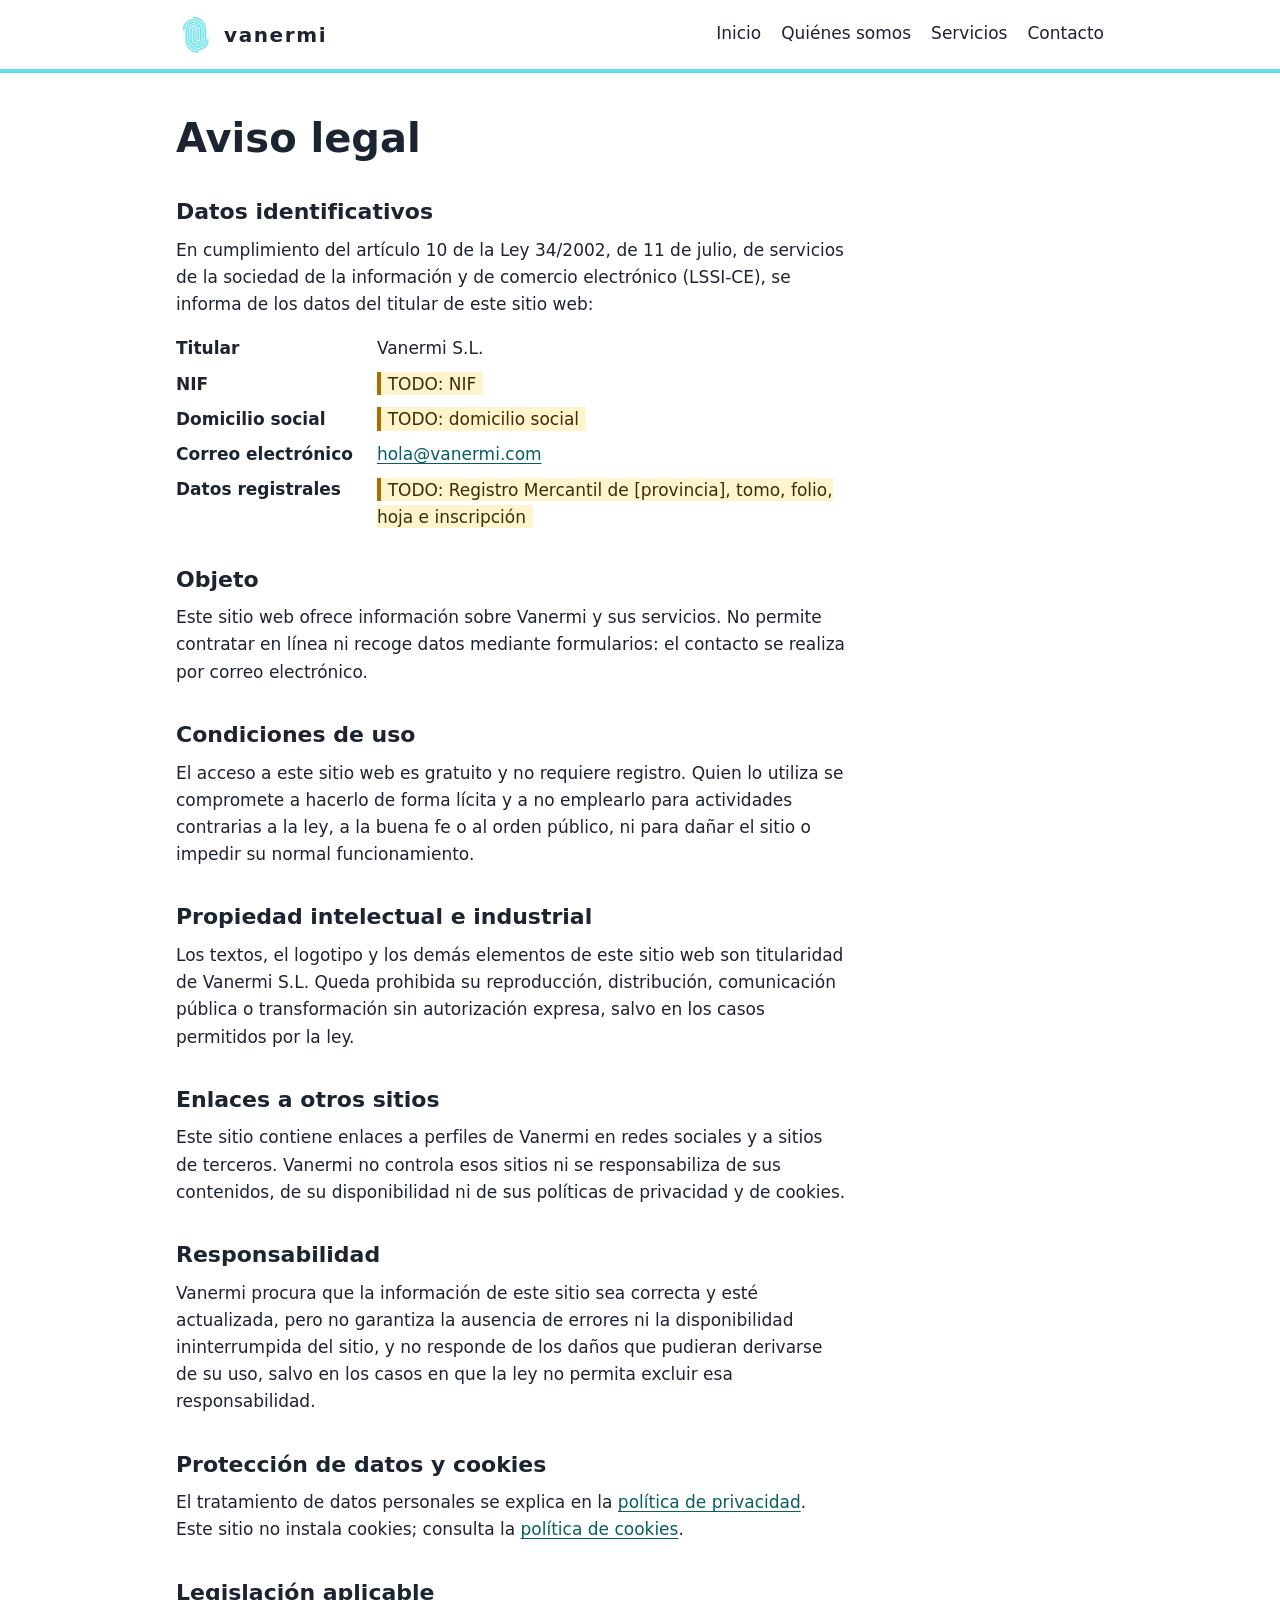
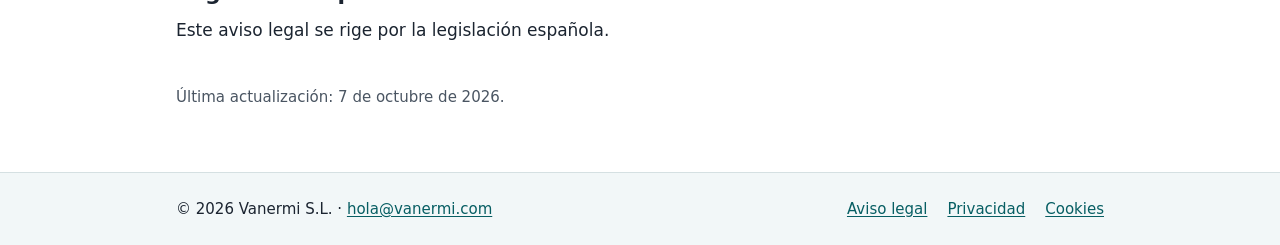
==== docs/aviso-legal.html @ fe08be85 "S0116: add the static site in docs/ Hand-written HTML, no generator and no dependencies. Seven pages" ====
<!doctype html>
<html lang="es">
<head>
  <meta charset="utf-8">
  <meta http-equiv="Content-Security-Policy" content="default-src 'none'; img-src 'self'; style-src 'self'; base-uri 'none'; form-action 'none'; upgrade-insecure-requests">
  <meta name="referrer" content="no-referrer">
  <meta name="viewport" content="width=device-width, initial-scale=1">
  <title>Aviso legal · Vanermi</title>
  <meta name="description" content="Aviso legal del sitio web de Vanermi S.L.: datos identificativos del titular y condiciones de uso.">
  <link rel="stylesheet" href="css/site.css">
  <link rel="icon" href="img/favicon-32.webp" sizes="32x32" type="image/webp">
  <link rel="icon" href="img/favicon-192.webp" sizes="192x192" type="image/webp">
  <link rel="apple-touch-icon" href="img/vanermi-mark-180.webp">
</head>
<body>
  <a class="skip" href="#contenido">Saltar al contenido</a>
  <header class="site-header">
    <div class="wrap">
      <a class="brand" href="index.html"><img src="img/vanermi-mark-180.webp" alt="" width="180" height="180">Vanermi</a>
      <nav aria-label="Principal">
        <ul>
          <li><a href="index.html">Inicio</a></li>
          <li><a href="quienes-somos.html">Quiénes somos</a></li>
          <li><a href="servicios.html">Servicios</a></li>
          <li><a href="contacto.html">Contacto</a></li>
        </ul>
      </nav>
    </div>
  </header>
  <main id="contenido" class="page">
    <div class="wrap">
      <div class="prose">
        <h1>Aviso legal</h1>
        <h2>Datos identificativos</h2>
        <p>En cumplimiento del artículo 10 de la Ley 34/2002, de 11 de julio, de servicios de la sociedad de la información y de comercio electrónico (LSSI-CE), se informa de los datos del titular de este sitio web:</p>
        <dl class="data">
          <dt>Titular</dt>
          <dd>Vanermi S.L.</dd>
          <dt>NIF</dt>
          <dd><span class="todo">TODO: NIF</span></dd>
          <dt>Domicilio social</dt>
          <dd><span class="todo">TODO: domicilio social</span></dd>
          <dt>Correo electrónico</dt>
          <dd><a href="mailto:hola@vanermi.com">hola@vanermi.com</a></dd>
          <dt>Datos registrales</dt>
          <dd><span class="todo">TODO: Registro Mercantil de [provincia], tomo, folio, hoja e inscripción</span></dd>
        </dl>
        <h2>Objeto</h2>
        <p>Este sitio web ofrece información sobre Vanermi y sus servicios. No permite contratar en línea ni recoge datos mediante formularios: el contacto se realiza por correo electrónico.</p>
        <h2>Condiciones de uso</h2>
        <p>El acceso a este sitio web es gratuito y no requiere registro. Quien lo utiliza se compromete a hacerlo de forma lícita y a no emplearlo para actividades contrarias a la ley, a la buena fe o al orden público, ni para dañar el sitio o impedir su normal funcionamiento.</p>
        <h2>Propiedad intelectual e industrial</h2>
        <p>Los textos, el logotipo y los demás elementos de este sitio web son titularidad de Vanermi S.L. Queda prohibida su reproducción, distribución, comunicación pública o transformación sin autorización expresa, salvo en los casos permitidos por la ley.</p>
        <h2>Enlaces a otros sitios</h2>
        <p>Este sitio contiene enlaces a perfiles de Vanermi en redes sociales y a sitios de terceros. Vanermi no controla esos sitios ni se responsabiliza de sus contenidos, de su disponibilidad ni de sus políticas de privacidad y de cookies.</p>
        <h2>Responsabilidad</h2>
        <p>Vanermi procura que la información de este sitio sea correcta y esté actualizada, pero no garantiza la ausencia de errores ni la disponibilidad ininterrumpida del sitio, y no responde de los daños que pudieran derivarse de su uso, salvo en los casos en que la ley no permita excluir esa responsabilidad.</p>
        <h2>Protección de datos y cookies</h2>
        <p>El tratamiento de datos personales se explica en la <a href="privacidad.html">política de privacidad</a>. Este sitio no instala cookies; consulta la <a href="cookies.html">política de cookies</a>.</p>
        <h2>Legislación aplicable</h2>
        <p>Este aviso legal se rige por la legislación española.</p>
        <p class="updated">Última actualización: 7 de octubre de 2026.</p>
      </div>
    </div>
  </main>
  <footer class="site-footer">
    <div class="wrap">
      <p>© 2026 Vanermi S.L. · <a href="mailto:hola@vanermi.com">hola@vanermi.com</a></p>
      <nav aria-label="Legal">
        <ul>
          <li><a href="aviso-legal.html">Aviso legal</a></li>
          <li><a href="privacidad.html">Privacidad</a></li>
          <li><a href="cookies.html">Cookies</a></li>
        </ul>
      </nav>
    </div>
  </footer>
</body>
</html>
---- docs/css/site.css ----
/* Vanermi: one stylesheet for every page. No external fonts: system font stack. */

:root {
  --text: #1b2430;
  --muted: #4a5562;
  --bg: #ffffff;
  --bg-soft: #f2f7f8;
  --link: #075e63;
  --link-hover: #04393c;
  --brand: #5ce1e6;   /* logo turquoise: decorative only, too light for text on white */
  --line: #d5e0e2;
  --todo-bg: #fff4ce;
  --todo-line: #a86f00;
  --todo-text: #3d2e00;
  --focus: #0b57d0;
  --wrap: 60rem;
}

*,
*::before,
*::after {
  box-sizing: border-box;
}

html {
  -webkit-text-size-adjust: 100%;
  text-size-adjust: 100%;
}

body {
  margin: 0;
  background: var(--bg);
  color: var(--text);
  font-family: system-ui, -apple-system, "Segoe UI", Roboto, "Helvetica Neue", Arial, sans-serif;
  font-size: 1.0625rem;
  line-height: 1.6;
  display: flex;
  flex-direction: column;
  min-height: 100vh;
}

main {
  flex: 1;
}

img {
  max-width: 100%;
  height: auto;
}

a {
  color: var(--link);
  text-underline-offset: 0.15em;
}

a:hover {
  color: var(--link-hover);
}

a:focus-visible {
  outline: 3px solid var(--focus);
  outline-offset: 2px;
  border-radius: 2px;
}

h1,
h2,
h3 {
  line-height: 1.25;
  margin: 1.6em 0 0.5em;
}

h1 {
  font-size: clamp(1.75rem, 1.3rem + 2vw, 2.5rem);
  margin-top: 0;
}

h2 {
  font-size: 1.375rem;
}

h3 {
  font-size: 1.125rem;
}

p,
ul,
dl {
  margin: 0 0 1em;
}

.wrap {
  max-width: var(--wrap);
  margin: 0 auto;
  padding: 0 1rem;
}

/* Skip link: hidden until focused with the keyboard. */
.skip {
  position: absolute;
  left: 1rem;
  top: -10rem;
  z-index: 10;
  padding: 0.5rem 1rem;
  background: var(--bg);
  border: 2px solid var(--focus);
}

.skip:focus {
  top: 1rem;
}

/* Header */
.site-header {
  border-bottom: 4px solid var(--brand);
}

.site-header .wrap {
  display: flex;
  flex-wrap: wrap;
  align-items: center;
  justify-content: space-between;
  gap: 0.5rem 1.5rem;
  padding-top: 0.75rem;
  padding-bottom: 0.75rem;
}

.brand {
  display: inline-flex;
  align-items: center;
  gap: 0.5rem;
  color: var(--text);
  font-size: 1.25rem;
  font-weight: 600;
  letter-spacing: 0.08em;
  text-decoration: none;
  text-transform: lowercase;
}

.brand img {
  width: 2.5rem;
  height: 2.5rem;
}

.site-header ul,
.site-footer ul {
  list-style: none;
  margin: 0;
  padding: 0;
  display: flex;
  flex-wrap: wrap;
  gap: 0.25rem 1.25rem;
}

.site-header nav a {
  display: inline-block;
  padding: 0.5rem 0;
  color: var(--text);
  text-decoration: none;
  border-bottom: 2px solid transparent;
}

.site-header nav a:hover {
  border-bottom-color: var(--link);
}

.site-header nav a[aria-current="page"] {
  border-bottom-color: var(--link);
  font-weight: 600;
}

/* Content */
.page {
  padding-top: 2.5rem;
  padding-bottom: 3rem;
}

.prose {
  max-width: 42rem;
}

.lead {
  font-size: 1.1875rem;
  color: var(--muted);
}

.hero {
  text-align: center;
  padding: 2.5rem 0 1rem;
}

.hero img {
  width: 14rem;
}

.hero h1 {
  margin-top: 1.5rem;
}

.tagline {
  font-size: 1.125rem;
  font-weight: 600;
  letter-spacing: 0.04em;
  color: var(--muted);
}

.cards {
  list-style: none;
  padding: 0;
  margin: 2rem 0;
  display: grid;
  grid-template-columns: repeat(auto-fit, minmax(15rem, 1fr));
  gap: 1rem;
}

.cards li {
  background: var(--bg-soft);
  border-top: 4px solid var(--brand);
  padding: 1.25rem;
}

.cards h2 {
  margin-top: 0;
  font-size: 1.25rem;
}

.cards p {
  margin: 0;
}

.callout {
  background: var(--bg-soft);
  padding: 1.25rem;
  margin: 2rem 0 0;
}

.callout p:last-child {
  margin-bottom: 0;
}

.email {
  font-size: 1.25rem;
  font-weight: 600;
  overflow-wrap: anywhere;
}

dl.data {
  display: grid;
  grid-template-columns: minmax(8rem, max-content) 1fr;
  gap: 0.5rem 1.5rem;
}

dl.data dt {
  font-weight: 600;
}

dl.data dd {
  margin: 0;
}

@media (max-width: 30rem) {
  dl.data {
    grid-template-columns: 1fr;
    gap: 0;
  }

  dl.data dd {
    margin-bottom: 0.75rem;
  }
}

/* Pending content: deliberately visible until it is filled in. */
.todo {
  background: var(--todo-bg);
  color: var(--todo-text);
  border-left: 4px solid var(--todo-line);
  padding: 0.1em 0.4em;
}

p.todo,
div.todo {
  padding: 0.75rem 1rem;
}

.updated {
  margin-top: 2.5rem;
  color: var(--muted);
  font-size: 0.9375rem;
}

/* Footer */
.site-footer {
  background: var(--bg-soft);
  border-top: 1px solid var(--line);
  font-size: 0.9375rem;
}

.site-footer .wrap {
  display: flex;
  flex-wrap: wrap;
  justify-content: space-between;
  gap: 0.5rem 1.5rem;
  padding-top: 1.25rem;
  padding-bottom: 1.25rem;
}

.site-footer p {
  margin: 0;
}

.site-footer a {
  display: inline-block;
  padding: 0.25rem 0;
}

@media (prefers-reduced-motion: no-preference) {
  html {
    scroll-behavior: smooth;
  }
}

@media print {
  .site-header nav,
  .skip {
    display: none;
  }
}
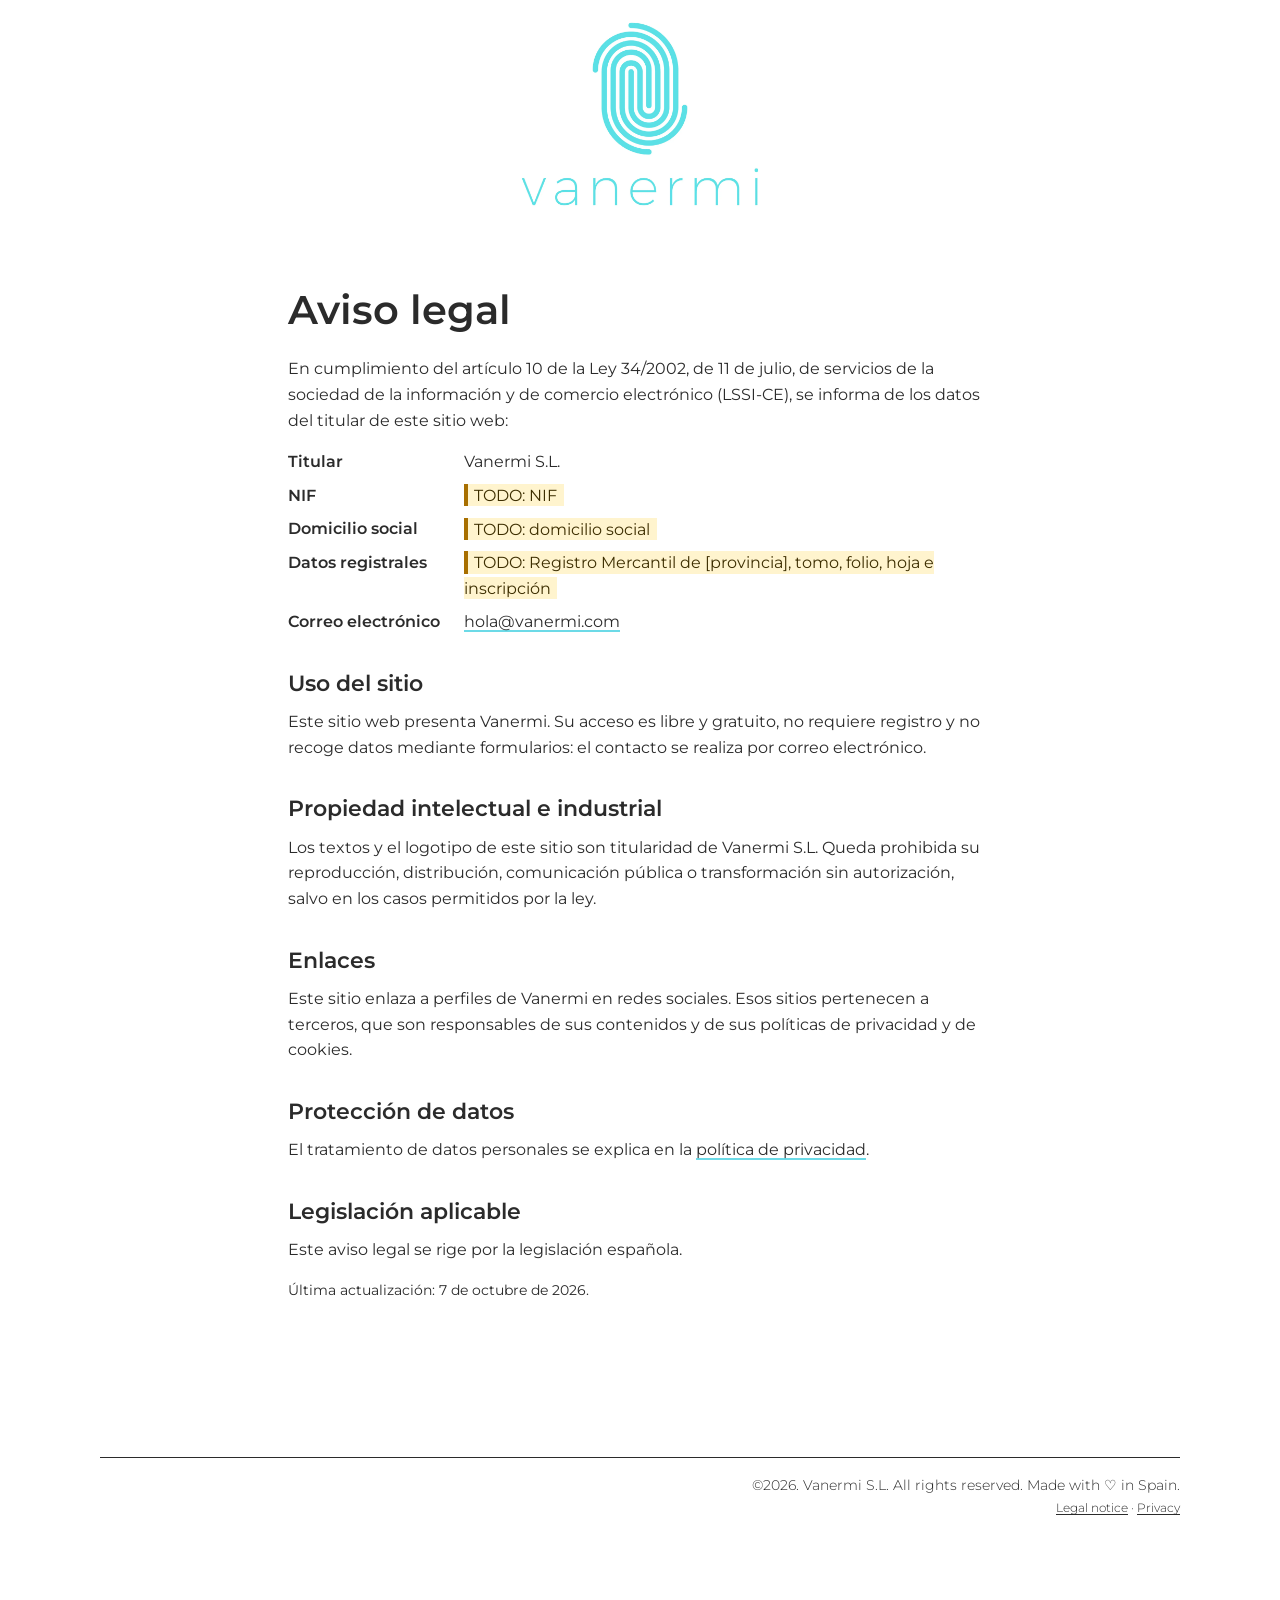
==== commit 262abcee: "S0116: rework the site into a faithful copy of the current landing Change of scope: the site is now " ====
--- a/docs/aviso-legal.html
+++ b/docs/aviso-legal.html
@@ -2,77 +2,51 @@
 <html lang="es">
 <head>
   <meta charset="utf-8">
-  <meta http-equiv="Content-Security-Policy" content="default-src 'none'; img-src 'self'; style-src 'self'; base-uri 'none'; form-action 'none'; upgrade-insecure-requests">
+  <meta http-equiv="Content-Security-Policy" content="default-src 'none'; img-src 'self'; style-src 'self'; font-src 'self'; base-uri 'none'; form-action 'none'; upgrade-insecure-requests">
   <meta name="referrer" content="no-referrer">
   <meta name="viewport" content="width=device-width, initial-scale=1">
-  <title>Aviso legal · Vanermi</title>
-  <meta name="description" content="Aviso legal del sitio web de Vanermi S.L.: datos identificativos del titular y condiciones de uso.">
+  <title>Aviso legal – Vanermi</title>
+  <meta name="description" content="Aviso legal del sitio web de Vanermi S.L.">
   <link rel="stylesheet" href="css/site.css">
   <link rel="icon" href="img/favicon-32.webp" sizes="32x32" type="image/webp">
   <link rel="icon" href="img/favicon-192.webp" sizes="192x192" type="image/webp">
-  <link rel="apple-touch-icon" href="img/vanermi-mark-180.webp">
+  <link rel="apple-touch-icon" href="img/apple-touch-icon-180.webp">
 </head>
 <body>
-  <a class="skip" href="#contenido">Saltar al contenido</a>
   <header class="site-header">
-    <div class="wrap">
-      <a class="brand" href="index.html"><img src="img/vanermi-mark-180.webp" alt="" width="180" height="180">Vanermi</a>
-      <nav aria-label="Principal">
-        <ul>
-          <li><a href="index.html">Inicio</a></li>
-          <li><a href="quienes-somos.html">Quiénes somos</a></li>
-          <li><a href="servicios.html">Servicios</a></li>
-          <li><a href="contacto.html">Contacto</a></li>
-        </ul>
-      </nav>
-    </div>
+    <a href="index.html"><img src="img/vanermi-logo.webp" alt="Vanermi" width="1920" height="1509"></a>
   </header>
-  <main id="contenido" class="page">
-    <div class="wrap">
-      <div class="prose">
-        <h1>Aviso legal</h1>
-        <h2>Datos identificativos</h2>
-        <p>En cumplimiento del artículo 10 de la Ley 34/2002, de 11 de julio, de servicios de la sociedad de la información y de comercio electrónico (LSSI-CE), se informa de los datos del titular de este sitio web:</p>
-        <dl class="data">
-          <dt>Titular</dt>
-          <dd>Vanermi S.L.</dd>
-          <dt>NIF</dt>
-          <dd><span class="todo">TODO: NIF</span></dd>
-          <dt>Domicilio social</dt>
-          <dd><span class="todo">TODO: domicilio social</span></dd>
-          <dt>Correo electrónico</dt>
-          <dd><a href="mailto:hola@vanermi.com">hola@vanermi.com</a></dd>
-          <dt>Datos registrales</dt>
-          <dd><span class="todo">TODO: Registro Mercantil de [provincia], tomo, folio, hoja e inscripción</span></dd>
-        </dl>
-        <h2>Objeto</h2>
-        <p>Este sitio web ofrece información sobre Vanermi y sus servicios. No permite contratar en línea ni recoge datos mediante formularios: el contacto se realiza por correo electrónico.</p>
-        <h2>Condiciones de uso</h2>
-        <p>El acceso a este sitio web es gratuito y no requiere registro. Quien lo utiliza se compromete a hacerlo de forma lícita y a no emplearlo para actividades contrarias a la ley, a la buena fe o al orden público, ni para dañar el sitio o impedir su normal funcionamiento.</p>
-        <h2>Propiedad intelectual e industrial</h2>
-        <p>Los textos, el logotipo y los demás elementos de este sitio web son titularidad de Vanermi S.L. Queda prohibida su reproducción, distribución, comunicación pública o transformación sin autorización expresa, salvo en los casos permitidos por la ley.</p>
-        <h2>Enlaces a otros sitios</h2>
-        <p>Este sitio contiene enlaces a perfiles de Vanermi en redes sociales y a sitios de terceros. Vanermi no controla esos sitios ni se responsabiliza de sus contenidos, de su disponibilidad ni de sus políticas de privacidad y de cookies.</p>
-        <h2>Responsabilidad</h2>
-        <p>Vanermi procura que la información de este sitio sea correcta y esté actualizada, pero no garantiza la ausencia de errores ni la disponibilidad ininterrumpida del sitio, y no responde de los daños que pudieran derivarse de su uso, salvo en los casos en que la ley no permita excluir esa responsabilidad.</p>
-        <h2>Protección de datos y cookies</h2>
-        <p>El tratamiento de datos personales se explica en la <a href="privacidad.html">política de privacidad</a>. Este sitio no instala cookies; consulta la <a href="cookies.html">política de cookies</a>.</p>
-        <h2>Legislación aplicable</h2>
-        <p>Este aviso legal se rige por la legislación española.</p>
-        <p class="updated">Última actualización: 7 de octubre de 2026.</p>
-      </div>
-    </div>
+  <main class="legal-page">
+    <h1>Aviso legal</h1>
+    <p>En cumplimiento del artículo 10 de la Ley 34/2002, de 11 de julio, de servicios de la sociedad de la información y de comercio electrónico (LSSI-CE), se informa de los datos del titular de este sitio web:</p>
+    <dl>
+      <dt>Titular</dt>
+      <dd>Vanermi S.L.</dd>
+      <dt>NIF</dt>
+      <dd><span class="todo">TODO: NIF</span></dd>
+      <dt>Domicilio social</dt>
+      <dd><span class="todo">TODO: domicilio social</span></dd>
+      <dt>Datos registrales</dt>
+      <dd><span class="todo">TODO: Registro Mercantil de [provincia], tomo, folio, hoja e inscripción</span></dd>
+      <dt>Correo electrónico</dt>
+      <dd><a href="mailto:hola@vanermi.com">hola@vanermi.com</a></dd>
+    </dl>
+    <h2>Uso del sitio</h2>
+    <p>Este sitio web presenta Vanermi. Su acceso es libre y gratuito, no requiere registro y no recoge datos mediante formularios: el contacto se realiza por correo electrónico.</p>
+    <h2>Propiedad intelectual e industrial</h2>
+    <p>Los textos y el logotipo de este sitio son titularidad de Vanermi S.L. Queda prohibida su reproducción, distribución, comunicación pública o transformación sin autorización, salvo en los casos permitidos por la ley.</p>
+    <h2>Enlaces</h2>
+    <p>Este sitio enlaza a perfiles de Vanermi en redes sociales. Esos sitios pertenecen a terceros, que son responsables de sus contenidos y de sus políticas de privacidad y de cookies.</p>
+    <h2>Protección de datos</h2>
+    <p>El tratamiento de datos personales se explica en la <a href="privacidad.html">política de privacidad</a>.</p>
+    <h2>Legislación aplicable</h2>
+    <p>Este aviso legal se rige por la legislación española.</p>
+    <p class="updated">Última actualización: 7 de octubre de 2026.</p>
   </main>
   <footer class="site-footer">
-    <div class="wrap">
-      <p>© 2026 Vanermi S.L. · <a href="mailto:hola@vanermi.com">hola@vanermi.com</a></p>
-      <nav aria-label="Legal">
-        <ul>
-          <li><a href="aviso-legal.html">Aviso legal</a></li>
-          <li><a href="privacidad.html">Privacidad</a></li>
-          <li><a href="cookies.html">Cookies</a></li>
-        </ul>
-      </nav>
+    <div class="copyright">
+      <p lang="en">©2026.&nbsp;Vanermi S.L. All rights reserved. Made with ♡ in Spain.</p>
+      <p class="legal" lang="en"><a href="aviso-legal.html">Legal notice</a> · <a href="privacidad.html">Privacy</a></p>
     </div>
   </footer>
 </body>
--- a/docs/css/site.css
+++ b/docs/css/site.css
@@ -1,19 +1,22 @@
-/* Vanermi: one stylesheet for every page. No external fonts: system font stack. */
+/*
+ * Vanermi: a copy of the current landing's look (Elementor kit 181, page 294,
+ * header 195, footer 192), rewritten as plain CSS. Breakpoints as in Elementor:
+ * tablet up to 1024px, mobile up to 767px.
+ */
+
+@font-face {
+  font-family: "Montserrat";
+  font-style: normal;
+  font-weight: 300 700;
+  font-display: swap;
+  src: url("../fonts/montserrat-latin.woff2") format("woff2");
+}
 
 :root {
-  --text: #1b2430;
-  --muted: #4a5562;
-  --bg: #ffffff;
-  --bg-soft: #f2f7f8;
-  --link: #075e63;
-  --link-hover: #04393c;
-  --brand: #5ce1e6;   /* logo turquoise: decorative only, too light for text on white */
-  --line: #d5e0e2;
-  --todo-bg: #fff4ce;
-  --todo-line: #a86f00;
-  --todo-text: #3d2e00;
-  --focus: #0b57d0;
-  --wrap: 60rem;
+  --turquoise: #6cdae7;  /* Elementor global "primary" and "accent" */
+  --ink: #2b2b2b;        /* Elementor global "secondary" and "text" */
+  --white: #ffffff;
+  --container: 1140px;
 }
 
 *,
@@ -29,299 +32,392 @@
 
 body {
   margin: 0;
-  background: var(--bg);
-  color: var(--text);
-  font-family: system-ui, -apple-system, "Segoe UI", Roboto, "Helvetica Neue", Arial, sans-serif;
-  font-size: 1.0625rem;
-  line-height: 1.6;
+  background: var(--white);
+  color: var(--ink);
+  font-family: "Montserrat", sans-serif;
+  font-size: 16px;
+  line-height: 1.5;
+}
+
+img {
+  display: block;
+  max-width: 100%;
+  height: auto;
+}
+
+a {
+  color: var(--turquoise);
+  text-decoration: none;
+}
+
+a:focus-visible {
+  outline: 2px solid var(--ink);
+  outline-offset: 3px;
+}
+
+/* Header: the logo, centred. */
+.site-header {
+  display: flex;
+  justify-content: center;
+  padding: 16px;
+}
+
+.site-header img {
+  width: 250px;
+}
+
+/* Landing */
+.landing {
+  max-width: var(--container);
+  margin: 0 auto;
+  padding: 125px 0 75px;
   display: flex;
   flex-direction: column;
-  min-height: 100vh;
-}
-
-main {
-  flex: 1;
-}
-
-img {
-  max-width: 100%;
-  height: auto;
-}
-
-a {
-  color: var(--link);
-  text-underline-offset: 0.15em;
-}
-
-a:hover {
-  color: var(--link-hover);
-}
-
-a:focus-visible {
-  outline: 3px solid var(--focus);
-  outline-offset: 2px;
-  border-radius: 2px;
-}
-
-h1,
-h2,
-h3 {
-  line-height: 1.25;
-  margin: 1.6em 0 0.5em;
-}
-
-h1 {
-  font-size: clamp(1.75rem, 1.3rem + 2vw, 2.5rem);
-  margin-top: 0;
-}
-
-h2 {
-  font-size: 1.375rem;
-}
-
-h3 {
-  font-size: 1.125rem;
-}
-
-p,
-ul,
-dl {
-  margin: 0 0 1em;
-}
-
-.wrap {
-  max-width: var(--wrap);
-  margin: 0 auto;
-  padding: 0 1rem;
-}
-
-/* Skip link: hidden until focused with the keyboard. */
-.skip {
-  position: absolute;
-  left: 1rem;
-  top: -10rem;
-  z-index: 10;
-  padding: 0.5rem 1rem;
-  background: var(--bg);
-  border: 2px solid var(--focus);
-}
-
-.skip:focus {
-  top: 1rem;
-}
-
-/* Header */
-.site-header {
-  border-bottom: 4px solid var(--brand);
-}
-
-.site-header .wrap {
+}
+
+.landing h1 {
+  align-self: flex-end;
+  width: 69%;
+  margin: 0;
+  text-align: end;
+  font-size: 121px;
+  font-weight: 600;
+  line-height: 1em;
+  color: var(--ink);
+}
+
+.landing .tagline {
+  align-self: flex-end;
+  width: 55%;
+  margin: 0;
+  text-align: end;
+  font-size: 38px;
+  font-weight: 600;
+  line-height: 1.2em;
+  color: var(--turquoise);
+}
+
+/* Elementor stacks the two lines as widgets 20px apart; each <p> keeps a 0.9rem bottom margin. */
+.landing .soon {
+  margin-top: 150px;
   display: flex;
-  flex-wrap: wrap;
+  flex-direction: column;
   align-items: center;
-  justify-content: space-between;
-  gap: 0.5rem 1.5rem;
-  padding-top: 0.75rem;
-  padding-bottom: 0.75rem;
-}
-
-.brand {
-  display: inline-flex;
-  align-items: center;
-  gap: 0.5rem;
-  color: var(--text);
-  font-size: 1.25rem;
-  font-weight: 600;
-  letter-spacing: 0.08em;
-  text-decoration: none;
-  text-transform: lowercase;
-}
-
-.brand img {
-  width: 2.5rem;
-  height: 2.5rem;
-}
-
-.site-header ul,
+  gap: 20px;
+  text-align: center;
+}
+
+.landing .soon p {
+  margin: 0 0 0.9rem;
+  font-size: 28px;
+  font-weight: 500;
+  line-height: 0.7em;
+}
+
+.landing .soon .hashtag {
+  margin: -7px -7px calc(0.9rem - 7px);
+  font-size: 24px;
+  font-weight: 700;
+  line-height: 0.1em;
+  color: var(--turquoise);
+}
+
+/* Footer: logo, "Follow" and "Get in Touch" in three columns. */
+.site-footer {
+  padding: 100px 100px 100px;
+}
+
+.footer-groups {
+  display: grid;
+  grid-template-columns: repeat(3, 1fr);
+  gap: 220px;
+  padding-bottom: 20px;
+}
+
+.footer-logo {
+  margin-bottom: 22px;
+}
+
+.footer-logo img {
+  width: 100px;
+}
+
+.site-footer h2 {
+  margin: 0 0 22px;
+  font-size: 18px;
+  font-weight: 600;
+  line-height: 1.1em;
+  text-transform: capitalize;
+  color: var(--ink);
+}
+
 .site-footer ul {
   list-style: none;
   margin: 0;
   padding: 0;
   display: flex;
+  flex-direction: column;
+  gap: 8px;
+}
+
+.site-footer li {
+  display: flex;
+  align-items: center;
+}
+
+.site-footer ul.social {
+  flex-direction: row;
   flex-wrap: wrap;
-  gap: 0.25rem 1.25rem;
-}
-
-.site-header nav a {
-  display: inline-block;
-  padding: 0.5rem 0;
-  color: var(--text);
-  text-decoration: none;
-  border-bottom: 2px solid transparent;
-}
-
-.site-header nav a:hover {
-  border-bottom-color: var(--link);
-}
-
-.site-header nav a[aria-current="page"] {
-  border-bottom-color: var(--link);
-  font-weight: 600;
-}
-
-/* Content */
-.page {
-  padding-top: 2.5rem;
-  padding-bottom: 3rem;
-}
-
-.prose {
-  max-width: 42rem;
-}
-
-.lead {
-  font-size: 1.1875rem;
-  color: var(--muted);
-}
-
-.hero {
-  text-align: center;
-  padding: 2.5rem 0 1rem;
-}
-
-.hero img {
-  width: 14rem;
-}
-
-.hero h1 {
-  margin-top: 1.5rem;
-}
-
-.tagline {
-  font-size: 1.125rem;
-  font-weight: 600;
-  letter-spacing: 0.04em;
-  color: var(--muted);
-}
-
-.cards {
-  list-style: none;
-  padding: 0;
-  margin: 2rem 0;
+}
+
+.site-footer ul a {
+  display: inline-flex;
+  font-size: 16px;
+  font-weight: 500;
+  line-height: 1.5em;
+  color: var(--turquoise);
+  transition: color 0.3s;
+}
+
+.site-footer .social svg {
+  width: 20px;
+  height: 20px;
+  fill: var(--turquoise);
+}
+
+.copyright {
+  border-top: 1px solid var(--ink);
+  padding-top: 20px;
+  text-align: end;
+}
+
+.copyright p {
+  margin: 0;
+  font-size: 14px;
+  font-weight: 300;
+  line-height: 1em;
+  color: var(--ink);
+}
+
+/* The only addition to the landing: links to the legal pages. */
+.copyright .legal {
+  margin-top: 10px;
+  font-size: 12px;
+}
+
+.copyright .legal a {
+  color: var(--ink);
+  text-decoration: underline;
+  text-underline-offset: 2px;
+}
+
+/* Legal pages (new, in Spanish), in the same type and colours. */
+.legal-page {
+  max-width: 46rem;
+  margin: 0 auto;
+  padding: 60px 16px 40px;
+  line-height: 1.6;
+}
+
+.legal-page h1 {
+  margin: 0 0 24px;
+  font-size: 40px;
+  font-weight: 600;
+  line-height: 1.1em;
+}
+
+.legal-page h2 {
+  margin: 36px 0 12px;
+  font-size: 22px;
+  font-weight: 600;
+  line-height: 1.2em;
+}
+
+.legal-page p,
+.legal-page ul {
+  margin: 0 0 16px;
+}
+
+.legal-page a {
+  color: var(--ink);
+  text-decoration: underline;
+  text-decoration-color: var(--turquoise);
+  text-decoration-thickness: 2px;
+  text-underline-offset: 3px;
+}
+
+.legal-page dl {
   display: grid;
-  grid-template-columns: repeat(auto-fit, minmax(15rem, 1fr));
-  gap: 1rem;
-}
-
-.cards li {
-  background: var(--bg-soft);
-  border-top: 4px solid var(--brand);
-  padding: 1.25rem;
-}
-
-.cards h2 {
-  margin-top: 0;
-  font-size: 1.25rem;
-}
-
-.cards p {
-  margin: 0;
-}
-
-.callout {
-  background: var(--bg-soft);
-  padding: 1.25rem;
-  margin: 2rem 0 0;
-}
-
-.callout p:last-child {
-  margin-bottom: 0;
-}
-
-.email {
-  font-size: 1.25rem;
-  font-weight: 600;
-  overflow-wrap: anywhere;
-}
-
-dl.data {
-  display: grid;
-  grid-template-columns: minmax(8rem, max-content) 1fr;
-  gap: 0.5rem 1.5rem;
-}
-
-dl.data dt {
-  font-weight: 600;
-}
-
-dl.data dd {
-  margin: 0;
-}
-
-@media (max-width: 30rem) {
-  dl.data {
+  grid-template-columns: minmax(9rem, max-content) 1fr;
+  gap: 8px 24px;
+  margin: 0 0 16px;
+}
+
+.legal-page dt {
+  font-weight: 600;
+}
+
+.legal-page dd {
+  margin: 0;
+}
+
+.updated {
+  margin-top: 32px;
+  font-size: 14px;
+}
+
+/* Data still missing: deliberately visible until it is filled in. */
+.todo {
+  background: #fff4ce;
+  color: #3d2e00;
+  border-left: 4px solid #a86f00;
+  padding: 0.1em 0.4em;
+}
+
+/* Tablet */
+@media (max-width: 1024px) {
+  .site-header img {
+    width: 150px;
+  }
+
+  .landing {
+    max-width: 1024px;
+  }
+
+  .landing h1 {
+    font-size: 68px;
+  }
+
+  .landing .tagline {
+    width: 360px;
+    max-width: 100%;
+    font-size: 22px;
+  }
+
+  .landing .soon p {
+    font-size: 20px;
+  }
+
+  .landing .soon .hashtag {
+    font-size: 18px;
+  }
+
+  .site-footer {
+    padding: 60px;
+  }
+
+  .footer-groups {
+    gap: 40px;
+  }
+
+  .footer-logo img {
+    width: 68px;
+  }
+
+  .site-footer h2 {
+    font-size: 16px;
+    line-height: 1em;
+  }
+
+  .site-footer ul a {
+    font-size: 14px;
+  }
+}
+
+/* Mobile */
+@media (max-width: 767px) {
+  .site-header img {
+    width: 100px;
+  }
+
+  .landing {
+    max-width: 767px;
+    padding: 75px 0 75px;
+  }
+
+  .landing h1 {
+    width: 353px;
+    max-width: 100%;
+    padding: 10px;
+    font-size: 48px;
+    line-height: 1.1em;
+    letter-spacing: 1px;
+  }
+
+  .landing .tagline {
+    width: 274px;
+    padding: 7px;
+    font-size: 16px;
+    line-height: 1.1em;
+  }
+
+  .landing .soon {
+    margin-top: 75px;
+  }
+
+  .landing .soon p {
+    margin: 0;
+    font-size: 16px;
+    line-height: 1em;
+  }
+
+  .landing .soon .hashtag {
+    margin: -7px;
+    font-size: 14px;
+    line-height: 0.4em;
+  }
+
+  .site-footer {
+    padding: 32px;
+    text-align: center;
+  }
+
+  .footer-groups {
+    grid-template-columns: 1fr;
+    gap: 25px;
+  }
+
+  .footer-logo a,
+  .site-footer ul {
+    justify-content: center;
+    align-items: center;
+  }
+
+  .footer-logo a {
+    display: flex;
+  }
+
+  .footer-logo img {
+    width: 80px;
+  }
+
+  .footer-logo,
+  .site-footer h2 {
+    margin-bottom: 15px;
+  }
+
+  .copyright {
+    text-align: center;
+  }
+
+  .copyright p {
+    font-size: 9px;
+  }
+
+  .copyright .legal {
+    font-size: 12px;
+  }
+
+  .legal-page h1 {
+    font-size: 28px;
+  }
+
+  .legal-page dl {
     grid-template-columns: 1fr;
     gap: 0;
   }
 
-  dl.data dd {
-    margin-bottom: 0.75rem;
-  }
-}
-
-/* Pending content: deliberately visible until it is filled in. */
-.todo {
-  background: var(--todo-bg);
-  color: var(--todo-text);
-  border-left: 4px solid var(--todo-line);
-  padding: 0.1em 0.4em;
-}
-
-p.todo,
-div.todo {
-  padding: 0.75rem 1rem;
-}
-
-.updated {
-  margin-top: 2.5rem;
-  color: var(--muted);
-  font-size: 0.9375rem;
-}
-
-/* Footer */
-.site-footer {
-  background: var(--bg-soft);
-  border-top: 1px solid var(--line);
-  font-size: 0.9375rem;
-}
-
-.site-footer .wrap {
-  display: flex;
-  flex-wrap: wrap;
-  justify-content: space-between;
-  gap: 0.5rem 1.5rem;
-  padding-top: 1.25rem;
-  padding-bottom: 1.25rem;
-}
-
-.site-footer p {
-  margin: 0;
-}
-
-.site-footer a {
-  display: inline-block;
-  padding: 0.25rem 0;
-}
-
-@media (prefers-reduced-motion: no-preference) {
-  html {
-    scroll-behavior: smooth;
-  }
-}
-
-@media print {
-  .site-header nav,
-  .skip {
-    display: none;
-  }
-}
+  .legal-page dd {
+    margin-bottom: 12px;
+  }
+}
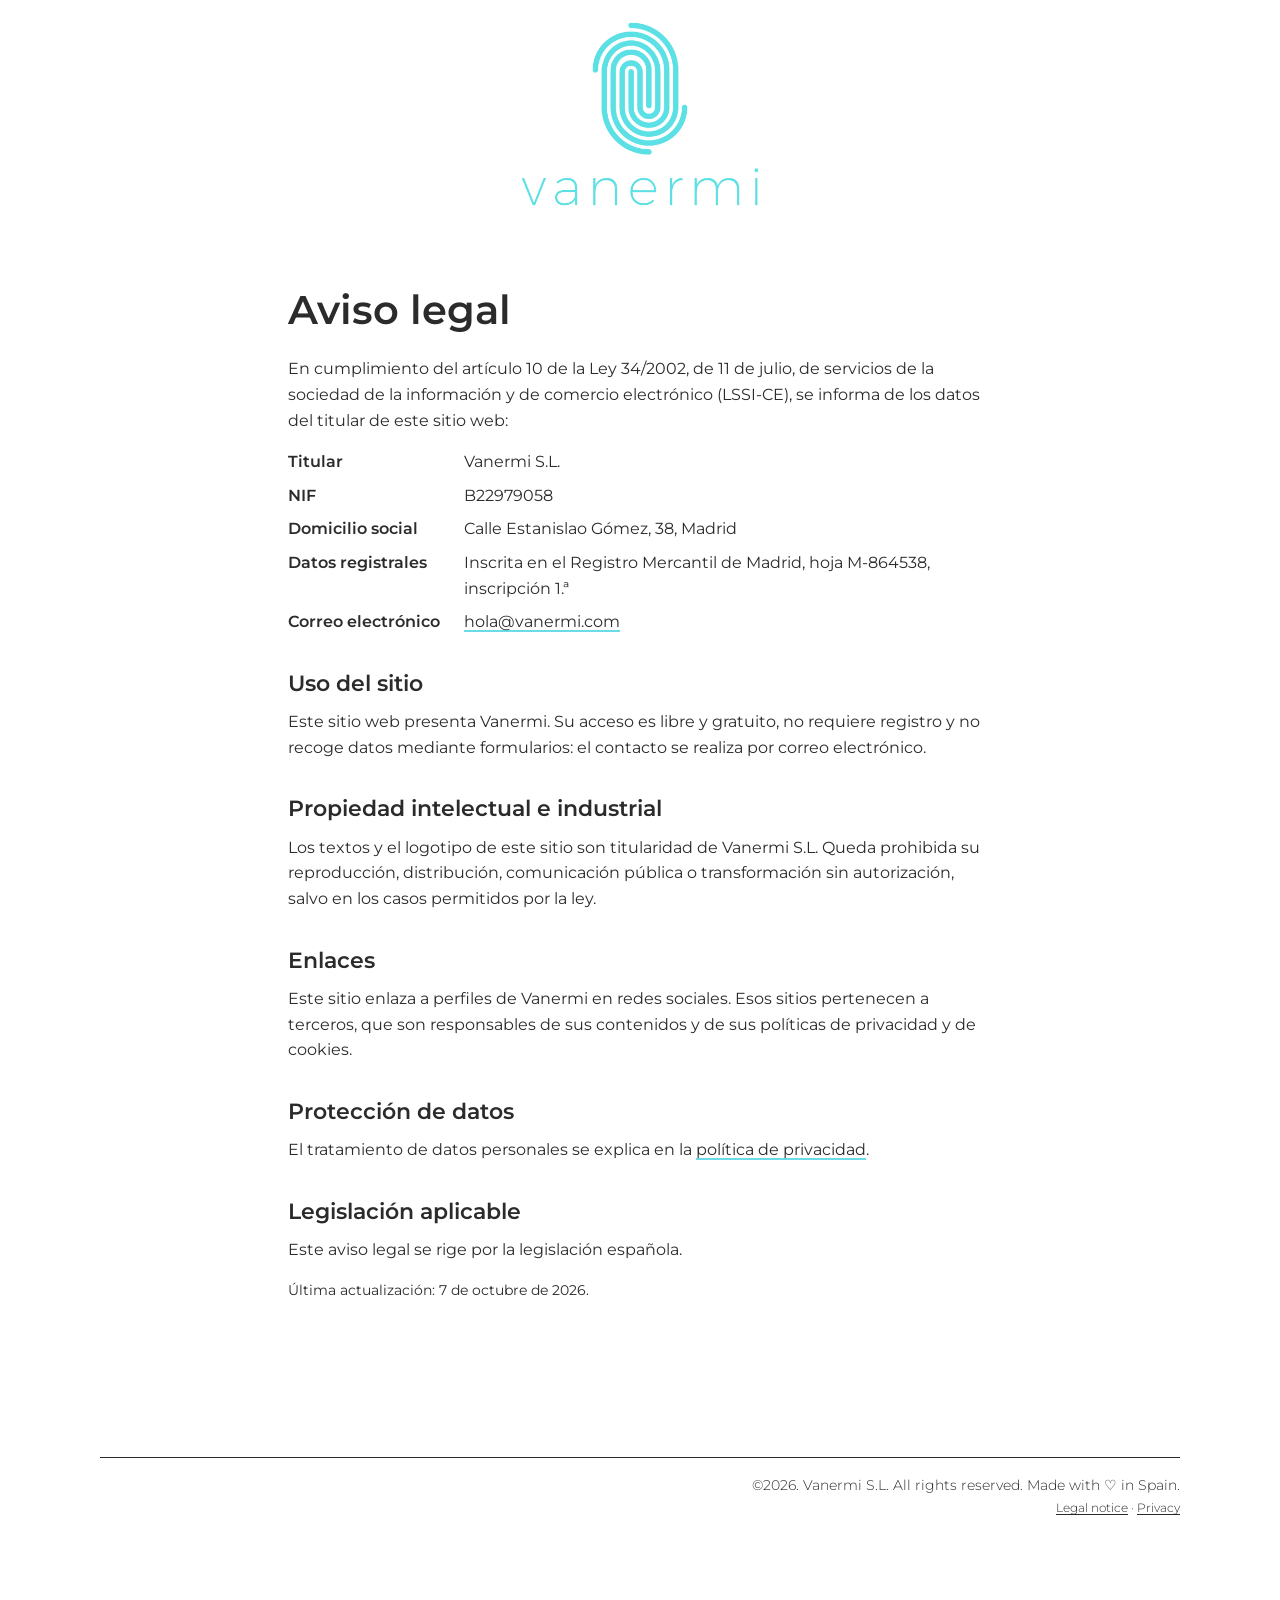
==== commit c6f0fb96: "S0116: fill in the company data and ignore old-site backup files" ====
--- a/docs/aviso-legal.html
+++ b/docs/aviso-legal.html
@@ -23,11 +23,11 @@
       <dt>Titular</dt>
       <dd>Vanermi S.L.</dd>
       <dt>NIF</dt>
-      <dd><span class="todo">TODO: NIF</span></dd>
+      <dd>B22979058</dd>
       <dt>Domicilio social</dt>
-      <dd><span class="todo">TODO: domicilio social</span></dd>
+      <dd>Calle Estanislao Gómez, 38, Madrid</dd>
       <dt>Datos registrales</dt>
-      <dd><span class="todo">TODO: Registro Mercantil de [provincia], tomo, folio, hoja e inscripción</span></dd>
+      <dd>Inscrita en el Registro Mercantil de Madrid, hoja M-864538, inscripción 1.ª</dd>
       <dt>Correo electrónico</dt>
       <dd><a href="mailto:hola@vanermi.com">hola@vanermi.com</a></dd>
     </dl>
